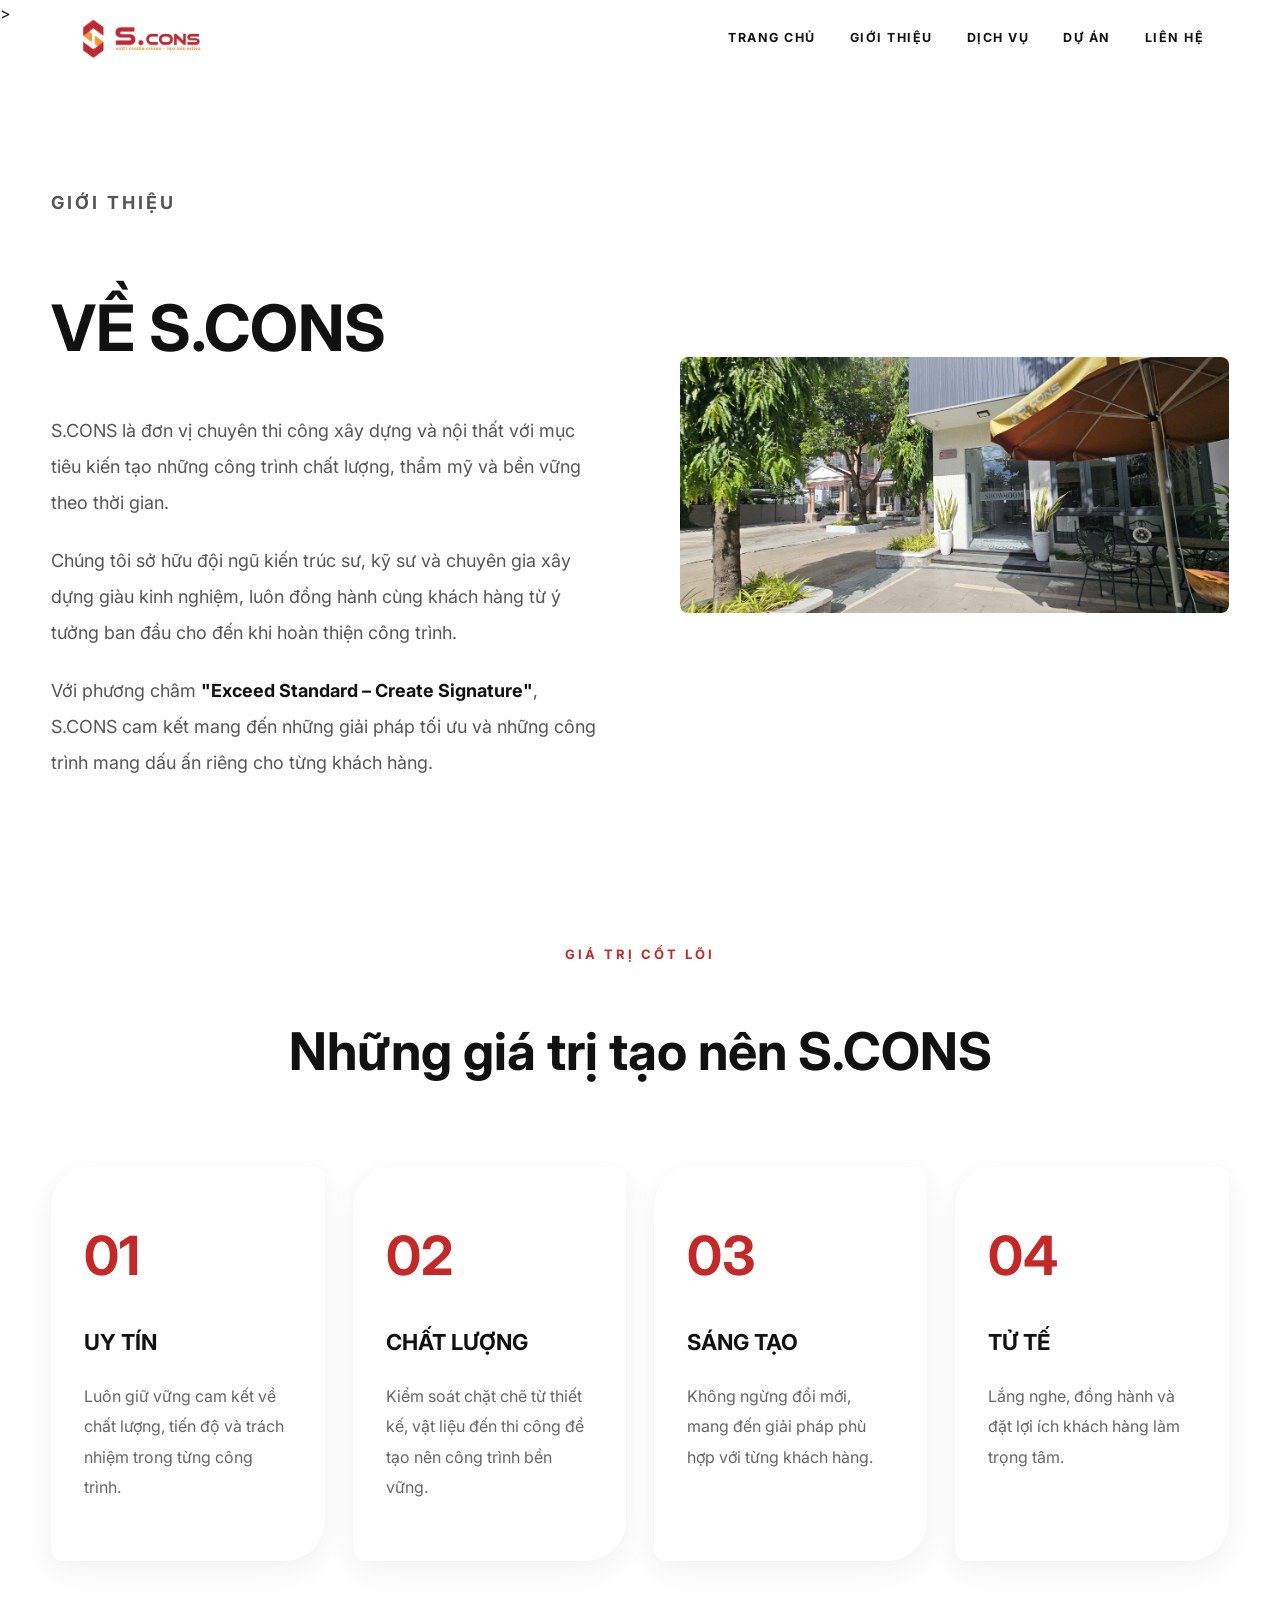
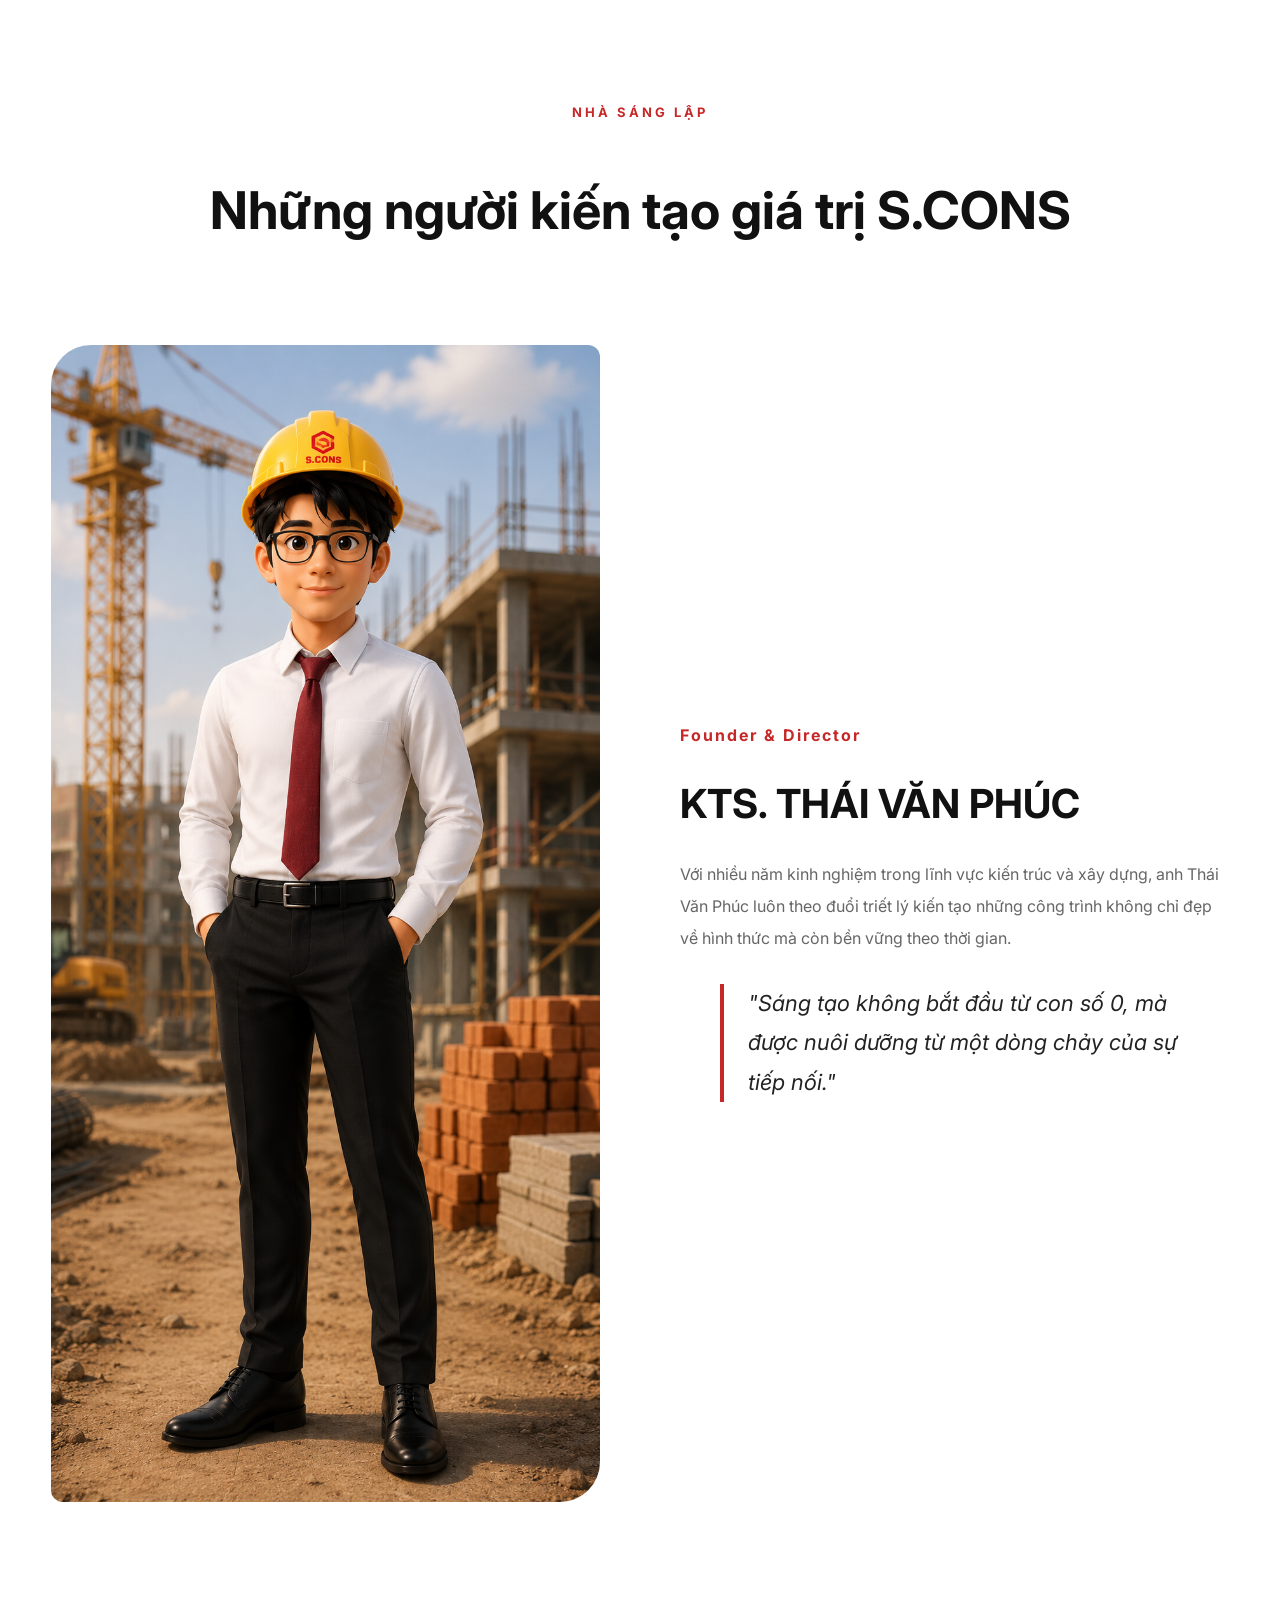
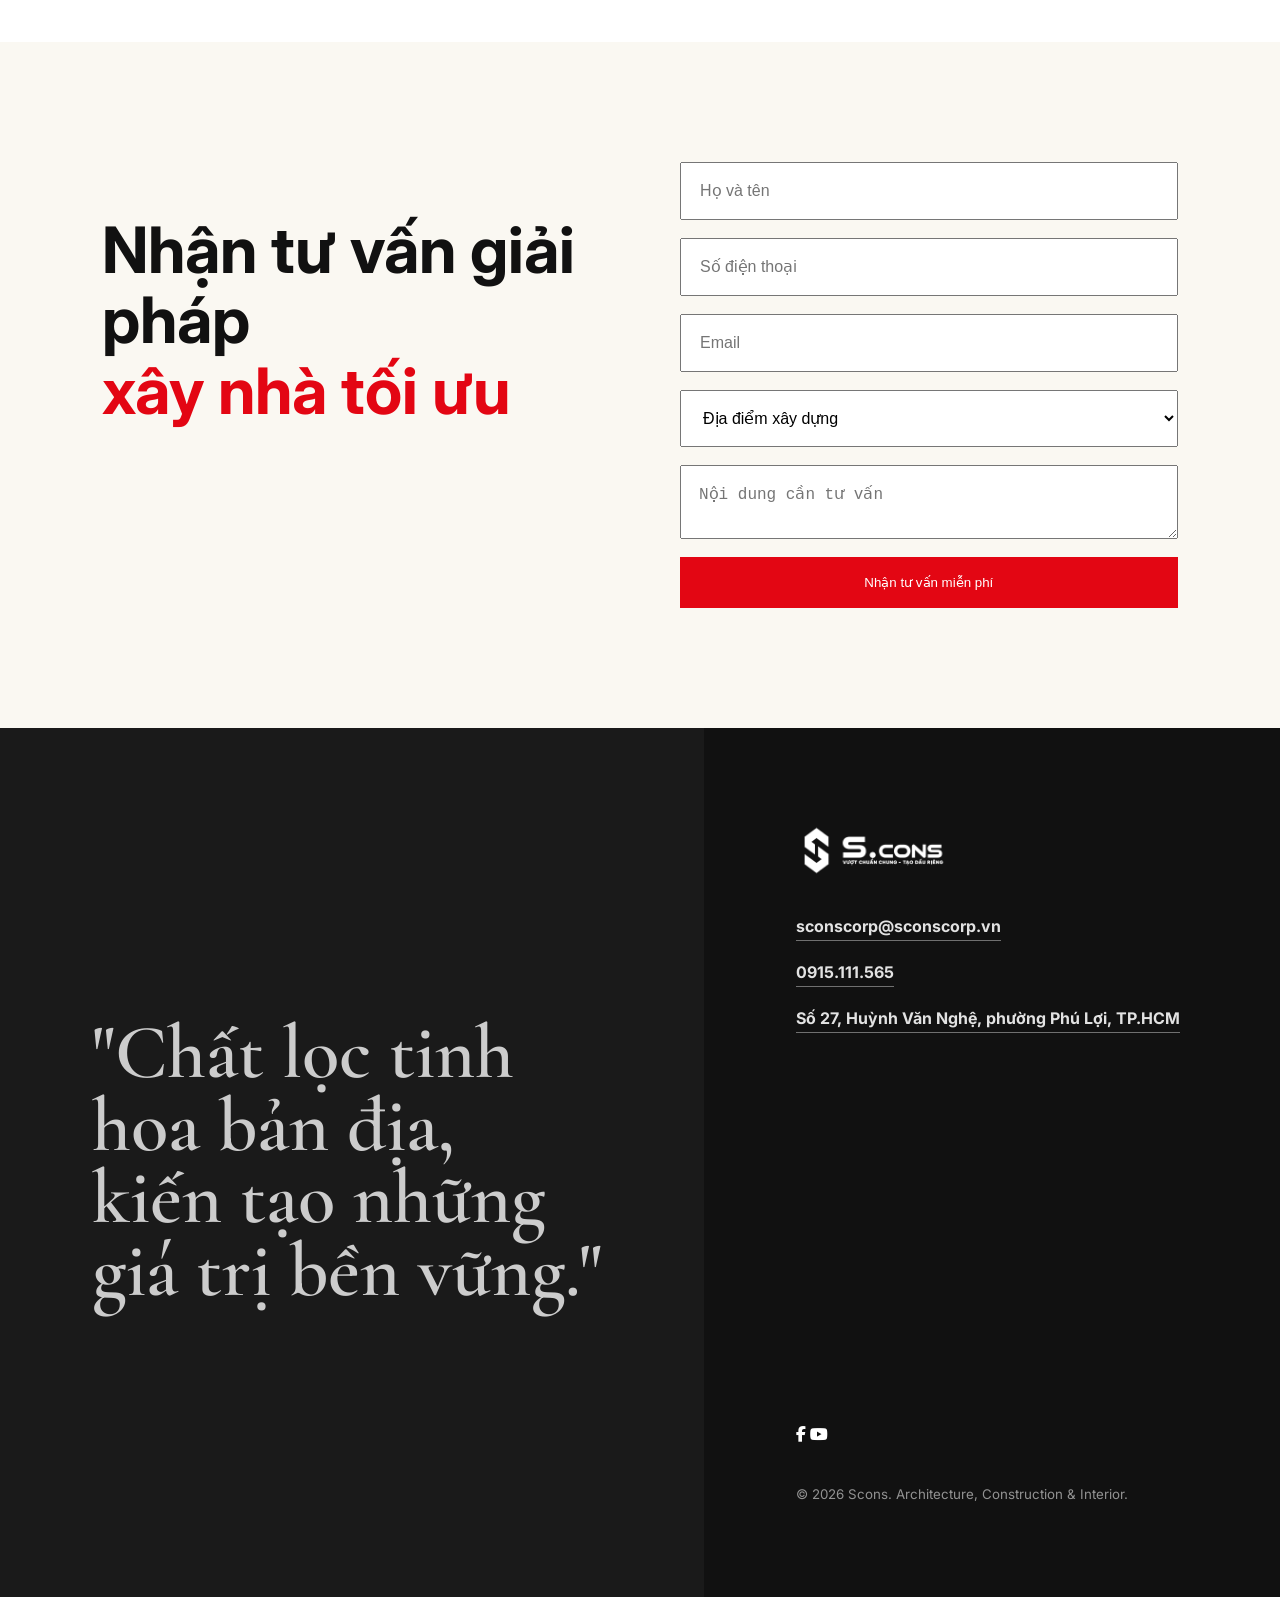
==== about.html @ 70ebe4e5 "First version S.CONS Website" ====
<!DOCTYPE html>
<html lang="vi">
<head>
  <link rel="icon" href="Logo/Logo.png">
  <link rel="stylesheet" href="https://cdnjs.cloudflare.com/ajax/libs/font-awesome/6.5.2/css/all.min.css">
  <meta charset="UTF-8">
  <meta name="viewport" content="width=device-width, initial-scale=1.0">
  <title>Giới thiệu | S.CONS</title>
  <meta name="description" content="S.CONS chuyên thiết kế kiến trúc, thi công xây dựng và sản xuất nội thất cao cấp.">>
  <link rel="preconnect" href="https://fonts.googleapis.com">
  <link rel="preconnect" href="https://fonts.gstatic.com" crossorigin>
  <link href="https://fonts.googleapis.com/css2?family=Cormorant+Garamond:wght@500;600;700&family=Inter:wght@300;400;500;600;700;800&display=swap" rel="stylesheet">
  <link rel="stylesheet" href="style.css">
</head>
<body>
  <header class="site-header" id="siteHeader">
    <a class="brand" href="#home" aria-label="Scons">
      <img src="Logo/Logo.png" alt="Scons">
    </a>

    <nav class="desktop-nav" aria-label="Dieu huong chinh">
    <a href="index.html" class="active">Trang Chủ</a>
    <a href="About.html" class="active">Giới thiệu</a>
    <a href="index.html#services">Dịch vụ</a>
    <a href="index.html#projects">Dự án</a>
    <a href="index.html#contact">Liên hệ</a>
    </nav>

    <button class="menu-toggle" id="menuToggle" aria-label="Mo menu" aria-expanded="false">
      <span></span>
      <span></span>
      <span></span>
    </button>
  </header>

   <aside class="mobile-drawer" id="mobileDrawer" aria-hidden="true">
    <div class="drawer-panel">
      <button class="drawer-close" id="drawerClose" aria-label="Dong menu">×</button>
      <nav aria-label="Dieu huong di dong">
        <a href="#home">Trang Chủ</a>
        <a href="#about">Giới thiệu</a>
        <a href="#services">Dịch vụ</a>
        <a href="#projects">Dự án</a>
        <a href="#workflow">Quy trình</a>
        <a href="#contact">Liên hệ</a>
      </nav>
      <p>Vượt chuẩn chung - Tạo dấu riêng</p>
    </div>
  </aside>

  <main>
    
<section class="company-intro">

    <div class="intro-text">

        <p class="section-label">GIỚI THIỆU</p>

        <h1>VỀ S.CONS</h1>

        <p>

            S.CONS là đơn vị chuyên thi công xây dựng và nội thất với mục tiêu kiến tạo những công trình chất lượng, thẩm mỹ và bền vững theo thời gian.

        </p>

        <p>

            Chúng tôi sở hữu đội ngũ kiến trúc sư, kỹ sư và chuyên gia xây dựng giàu kinh nghiệm, luôn đồng hành cùng khách hàng từ ý tưởng ban đầu cho đến khi hoàn thiện công trình.

        </p>

        <p>

            Với phương châm

            <strong>"Exceed Standard – Create Signature"</strong>,

            S.CONS cam kết mang đến những giải pháp tối ưu và những công trình mang dấu ấn riêng cho từng khách hàng.

        </p>

    </div>


    <div class="intro-image">

        <img src="images/about-company.jpg" alt="S.CONS">

    </div>

</section>
<section class="core-values">

    <div class="section-title">

        <p>GIÁ TRỊ CỐT LÕI</p>

        <h2>Những giá trị tạo nên S.CONS</h2>

    </div>

    <div class="value-grid">

        <article class="value-card">

            <span class="number">01</span>

            <h3>UY TÍN</h3>

            <p>

                Luôn giữ vững cam kết về chất lượng,
                tiến độ và trách nhiệm trong từng công trình.

            </p>

        </article>

        <article class="value-card">

            <span class="number">02</span>

            <h3>CHẤT LƯỢNG</h3>

            <p>

                Kiểm soát chặt chẽ từ thiết kế,
                vật liệu đến thi công để tạo nên
                công trình bền vững.

            </p>

        </article>

        <article class="value-card">

            <span class="number">03</span>

            <h3>SÁNG TẠO</h3>

            <p>

                Không ngừng đổi mới,
                mang đến giải pháp phù hợp
                với từng khách hàng.

            </p>

        </article>

        <article class="value-card">

            <span class="number">04</span>

            <h3>TỬ TẾ</h3>

            <p>

                Lắng nghe, đồng hành
                và đặt lợi ích khách hàng
                làm trọng tâm.

            </p>

        </article>

    </div>

</section>

<section class="founders">

    <div class="section-title">

        <p>NHÀ SÁNG LẬP</p>

        <h2>Những người kiến tạo giá trị S.CONS</h2>

    </div>


    <!-- Founder 1 -->

    <div class="founder founder-left">

        <div class="founder-image">

            <img src="images/founder-phuc.jpg" alt="KTS Thái Văn Phúc">

        </div>

        <div class="founder-content">

            <span>Founder & Director</span>

            <h3>KTS. THÁI VĂN PHÚC</h3>

            <p>

                Với nhiều năm kinh nghiệm trong lĩnh vực kiến trúc và xây dựng,
                anh Thái Văn Phúc luôn theo đuổi triết lý kiến tạo những công trình
                không chỉ đẹp về hình thức mà còn bền vững theo thời gian.

            </p>

            <blockquote>

                "Sáng tạo không bắt đầu từ con số 0,
                mà được nuôi dưỡng từ một dòng chảy của sự tiếp nối."

            </blockquote>

        </div>

    </div>



   

    </div>

</section>
  </main>

<section class="consultation" id="consultation">

<div class="consult-title">

<h2>

Nhận tư vấn giải pháp

<br>

<span>xây nhà tối ưu</span>

</h2>

</div>

<form class="consult-form">

<input type="text" placeholder="Họ và tên">

<input type="tel" placeholder="Số điện thoại">

<input type="email" placeholder="Email">

<select>

<option>Địa điểm xây dựng</option>

<option>Bình Dương</option>

<option>TP.HCM</option>

<option>Đồng Nai</option>

</select>

<textarea placeholder="Nội dung cần tư vấn"></textarea>

<button type="submit">

Nhận tư vấn miễn phí

</button>

</form>

</section>

  <footer class="footer" id="contact">
    <div class="footer-statement reveal">
      <p>"Chất lọc tinh hoa bản địa,<br>kiến tạo những giá trị bền vững."</p>
    </div>
    <div class="footer-info reveal">
      <img src="Logo/Logo.png" alt="Scons">
      <address>
        <a href="mailto:sconscorp@sconscorp.vn">sconscorp@sconscorp.vn</a>
        <a href="tel:+84915111565">0915.111.565</a>
        <span>Số 27, Huỳnh Văn Nghệ, phường Phú Lợi, TP.HCM</span>
      </address>
              <iframe src="https://www.google.com/maps/embed?pb=!1m18!1m12!1m3!1d3916.6676914780883!2d106.67300467482058!3d10.988436055247776!2m3!1f0!2f0!3f0!3m2!1i1024!2i768!4f13.1!3m3!1m2!1s0x3174d11fdcb6af33%3A0xb199c553d3853766!2zMjcgSHXhu7NuaCBWxINuIE5naOG7hywgUGjDuiBM4bujaSwgSOG7kyBDaMOtIE1pbmgsIFZpZXRuYW0!5e0!3m2!1sen!2s!4v1783054596754!5m2!1sen!2s" width="600" height="450" style="border:0;" allowfullscreen="" loading="lazy" referrerpolicy="strict-origin-when-cross-origin"></iframe>
      </iframe>
      
      <div class="social">

<a href="https://facebook.com">

<i class="fa-brands fa-facebook-f"></i>

</a>

<a href="https://youtube.com">

<i class="fa-brands fa-youtube"></i>

</a>

</div>

      <small>© 2026 Scons. Architecture, Construction & Interior.</small>
    </div>
  </footer>

  <button class="back-to-top" id="backToTop" aria-label="Len dau trang">↑</button>

  <script src="script.js"></script>
</body>
</html>
---- style.css ----
:root {
  --white: #ffffff;
  --off-white: #f9f9f9;
  --ink: #111111;
  --slate: #475569;
  --muted: #8b95a1;
  --line: #e5e7eb;
  --red: #e30613;
  --orange: #f15a24;
  --footer: #111111;
  --serif: "Cormorant Garamond", Georgia, serif;
  --sans: "Inter", Arial, sans-serif;
  --container: min(1180px, calc(100vw - 48px));
}

* {
  box-sizing: border-box;
}

html {
  scroll-behavior: smooth;
}

body {
  margin: 0;
  background: var(--white);
  color: var(--ink);
  font-family: var(--sans);
  line-height: 1.7;
  text-rendering: optimizeLegibility;
}

body.drawer-open {
  overflow: hidden;
}

img {
  display: block;
  max-width: 100%;
}

a {
  color: inherit;
  text-decoration: none;
}

.site-header {
  position: fixed;
  top: 0;
  left: 50%;
  z-index: 1000;
  width: min(1180px, calc(100vw - 32px));
  height: 76px;
  display: flex;
  align-items: center;
  justify-content: space-between;
  padding: 0 26px;
  transform: translateX(-50%);
  transition: background 220ms ease, box-shadow 220ms ease, top 220ms ease;
}

.site-header.is-scrolled {
  top: 14px;
  background: rgba(255, 255, 255, 0.92);
  border: 1px solid rgba(17, 17, 17, 0.06);
  border-radius: 999px;
  box-shadow: 0 18px 48px rgba(15, 23, 42, 0.08);
  backdrop-filter: blur(18px);
}

.brand img {
  width: 132px;
  height: auto;
}

.desktop-nav {
  display: flex;
  align-items: center;
  gap: 34px;
  color: var(--ink);
  font-size: 0.78rem;
  font-weight: 700;
  letter-spacing: 0.12em;
  text-transform: uppercase;
}

.desktop-nav a {
  position: relative;
  padding: 12px 0;
}

.desktop-nav a::before {
  content: "";
  position: absolute;
  top: 2px;
  left: 50%;
  width: 6px;
  height: 6px;
  border-radius: 50%;
  background: var(--red);
  opacity: 0;
  transform: translateX(-50%) translateY(6px);
  transition: opacity 200ms ease, transform 200ms ease;
}

.desktop-nav a:hover,
.desktop-nav a.is-active {
  color: var(--red);
}

.desktop-nav a:hover::before,
.desktop-nav a.is-active::before {
  opacity: 1;
  transform: translateX(-50%) translateY(0);
}

.menu-toggle {
  display: none;
  width: 46px;
  height: 46px;
  border: 1px solid var(--line);
  border-radius: 50%;
  background: var(--white);
  cursor: pointer;
}

.menu-toggle span {
  display: block;
  width: 18px;
  height: 2px;
  margin: 4px auto;
  background: var(--ink);
  transition: transform 200ms ease;
}

.mobile-drawer {
  position: fixed;
  inset: 0;
  z-index: 1200;
  pointer-events: none;
  background: rgba(17, 17, 17, 0);
  transition: background 240ms ease;
}

.mobile-drawer.is-open {
  pointer-events: auto;
  background: rgba(17, 17, 17, 0.28);
}

.drawer-panel {
  position: absolute;
  top: 0;
  right: 0;
  width: min(420px, 88vw);
  height: 100%;
  padding: 34px;
  background: var(--white);
  transform: translateX(100%);
  transition: transform 260ms ease;
}

.mobile-drawer.is-open .drawer-panel {
  transform: translateX(0);
}

.drawer-close {
  width: 42px;
  height: 42px;
  margin-left: auto;
  display: block;
  border: 0;
  background: transparent;
  color: var(--ink);
  font-size: 2rem;
  cursor: pointer;
}

.drawer-panel nav {
  display: grid;
  gap: 22px;
  margin-top: 56px;
  font-family: var(--serif);
  font-size: 2rem;
  font-weight: 700;
}

.drawer-panel p {
  position: absolute;
  left: 34px;
  right: 34px;
  bottom: 34px;
  margin: 0;
  color: var(--slate);
}

.hero {
  position: relative;
  overflow: hidden;
  width: var(--container);
  min-height: 92vh;
  margin: 0 auto;
  padding: 128px 0 82px;
  display: grid;
  align-content: end;
  gap: 44px;
}

.hero-copy {
  display: grid;
  gap: 22px;
  justify-items: start;
}

.eyebrow {
  margin: 0;
  color: var(--ink);
  font-size: clamp(2.8rem, 8vw, 6.6rem);
  font-weight: 800;
  line-height: 0.82;
  letter-spacing: 0.12em;
}

.hero h1 {
  max-width: 900px;
  margin: 0;
  font-family: var(--serif);
  font-size: clamp(3rem, 6.6vw, 5.8rem);
  font-weight: 600;
  line-height: 0.9;
}

.outline-cta {
  display: inline-flex;
  align-items: center;
  min-height: 48px;
  padding: 0 28px;
  border: 1px solid var(--ink);
  color: var(--ink);
  font-size: 0.78rem;
  font-weight: 800;
  letter-spacing: 0.12em;
  text-transform: uppercase;
  transition: color 220ms ease, border-color 220ms ease, background 220ms ease;
}

.outline-cta:hover {
  border-color: var(--red);
  background: var(--red);
  color: var(--white);
}

.hero-media {
  position: relative;
  margin: 0;
  min-height: 360px;
  overflow: hidden;
  clip-path: polygon(0 0, 100% 0, 100% 86%, 92% 100%, 0 100%);
}

.hero-media img {
  width: 100%;
  height: clamp(340px, 34vw, 520px);
  object-fit: cover;
}

.hero-media::after {
  content: "";
  position: absolute;
  inset: 0;
  background: linear-gradient(180deg, rgba(17, 17, 17, 0.03), rgba(17, 17, 17, 0.16));
}

.hero-media figcaption {
  position: absolute;
  left: 28px;
  bottom: 24px;
  z-index: 1;
  color: rgba(255, 255, 255, 0.86);
  font-size: 0.72rem;
  letter-spacing: 0.18em;
  text-transform: uppercase;
}

.section {
  padding: 110px 0;
}

.section-kicker,
.section-heading {
  width: var(--container);
  margin: 0 auto 44px;
}

.section-kicker,
.section-heading p {
  color: var(--red);
  font-size: 0.76rem;
  font-weight: 800;
  letter-spacing: 0.14em;
  text-transform: uppercase;
}

.section-heading p,
.section-heading h2 {
  margin: 0;
}

.section-heading h2 {
  margin-top: 10px;
  font-family: var(--serif);
  font-size: clamp(2.6rem, 6vw, 5.4rem);
  font-weight: 700;
  line-height: 0.95;
}

.about-grid {
  width: var(--container);
  margin: 0 auto;
  display: grid;
  grid-template-columns: minmax(0, 0.9fr) minmax(0, 1.1fr);
  gap: 70px;
  align-items: center;
}

.about h2 {
  margin: 0 0 28px;
  font-family: var(--serif);
  font-size: clamp(2.6rem, 5vw, 5rem);
  font-weight: 700;
  line-height: 0.95;
}

.lead {
  margin: 0 0 24px;
  color: var(--ink);
  font-size: 1.2rem;
  font-weight: 700;
}

.about-text p:not(.lead) {
  margin: 0 0 18px;
  color: var(--slate);
  font-size: 1rem;
}

.gallery-collage {
  min-height: 680px;
  display: grid;
  grid-template-columns: repeat(8, 1fr);
  grid-template-rows: repeat(8, 1fr);
  gap: 22px;
}

.gallery-collage img {
  width: 100%;
  height: 100%;
  object-fit: cover;
  filter: saturate(0.86);
}

.collage-large {
  grid-column: 2 / 8;
  grid-row: 2 / 8;
}

.collage-small.top {
  grid-column: 1 / 4;
  grid-row: 1 / 4;
}

.collage-small.bottom {
  grid-column: 5 / 9;
  grid-row: 6 / 9;
}

.services {
  background: var(--off-white);
}

.service-grid {
  width: var(--container);
  margin: 0 auto;
  display: grid;
  grid-template-columns: repeat(3, minmax(0, 1fr));
  gap: 28px;
}

.service-card a {
  display: grid;
  gap: 22px;
}

.service-image {
  height: 560px;
  overflow: hidden;
  background: var(--line);
}

.service-image img {
  width: 100%;
  height: 100%;
  object-fit: cover;
  transition: transform 700ms ease, filter 700ms ease;
}

.service-copy {
  position: relative;
  padding-bottom: 26px;
  border-bottom: 1px solid var(--line);
}

.service-copy::after {
  content: "";
  position: absolute;
  left: 0;
  bottom: -1px;
  width: 0;
  height: 2px;
  background: var(--red);
  transition: width 260ms ease;
}

.service-copy span {
  color: var(--orange);
  font-size: 0.78rem;
  font-weight: 800;
  letter-spacing: 0.12em;
}

.service-copy h3 {
  margin: 8px 0 10px;
  font-family: var(--serif);
  font-size: 2.1rem;
  line-height: 1;
}

.service-copy p {
  margin: 0;
  color: var(--slate);
}

.service-card:hover img {
  transform: scale(1.055);
  filter: saturate(1.02) contrast(1.02);
}

.service-card:hover .service-copy::after {
  width: 100%;
}

.workflow {
  background:
    linear-gradient(rgba(255, 255, 255, 0.9), rgba(255, 255, 255, 0.95)),
    radial-gradient(circle at 20% 20%, rgba(227, 6, 19, 0.04), transparent 34%),
    var(--white);
}

.process-line {
  width: var(--container);
  margin: 0 auto;
  display: grid;
  grid-template-columns: repeat(4, minmax(0, 1fr));
  border-top: 1px solid var(--line);
}

.process-line article {
  position: relative;
  padding: 34px 28px 0 0;
}

.process-line article::before {
  content: "";
  position: absolute;
  top: -5px;
  left: 0;
  width: 10px;
  height: 10px;
  border-radius: 50%;
  background: var(--orange);
}

.process-line span {
  color: var(--orange);
  font-size: 0.9rem;
  font-weight: 800;
  letter-spacing: 0.12em;
}

.process-line h3 {
  margin: 16px 0 10px;
  font-size: 0.98rem;
  letter-spacing: 0.08em;
  text-transform: uppercase;
}

.process-line p {
  margin: 0;
  color: var(--slate);
}

.stats {
  width: var(--container);
  margin: 90px auto 0;
  display: grid;
  grid-template-columns: repeat(4, minmax(0, 1fr));
  gap: 28px;
}

.stats div {
  padding-top: 28px;
  border-top: 1px solid var(--line);
}

.stats strong,
.stats em {
  color: var(--red);
  font-family: var(--serif);
  font-size: clamp(4rem, 8vw, 7rem);
  font-style: normal;
  font-weight: 700;
  line-height: 0.85;
}

.stats p {
  margin: 16px 0 0;
  color: var(--slate);
  font-size: 0.84rem;
  font-weight: 800;
  letter-spacing: 0.12em;
  text-transform: uppercase;
}

.footer {
  display: grid;
  grid-template-columns: minmax(0, 1.1fr) minmax(360px, 0.9fr);
  background: var(--footer);
  color: var(--white);
}

.footer-statement,
.footer-info {
  min-height: 430px;
  padding: clamp(48px, 8vw, 92px);
}

.footer-statement {
  display: flex;
  align-items: center;
  background: #1a1a1a;
}

.footer-statement p {
  margin: 0;
  color: rgba(255, 255, 255, 0.78);
  font-family: var(--serif);
  font-size: clamp(2.5rem, 6vw, 5.5rem);
  font-weight: 600;
  line-height: 0.95;
}

.footer-info {
  display: grid;
  align-content: center;
  gap: 34px;
  background: #111111;
}

.footer-info img {
  width: 156px;
  filter: brightness(0) invert(1);
}

.footer-info address {
  display: grid;
  gap: 18px;
  color: rgba(255, 255, 255, 0.88);
  font-style: normal;
  font-weight: 700;
}

.footer-info address a,
.footer-info address span {
  width: fit-content;
  border-bottom: 1px solid rgba(255, 255, 255, 0.4);
}

.footer-info small {
  color: rgba(255, 255, 255, 0.54);
}

.back-to-top {
  position: fixed;
  right: 24px;
  bottom: 24px;
  z-index: 900;
  width: 46px;
  height: 46px;
  border: 1px solid rgba(17, 17, 17, 0.12);
  border-radius: 50%;
  background: var(--white);
  color: var(--ink);
  font-size: 1.3rem;
  cursor: pointer;
  opacity: 0;
  visibility: hidden;
  transform: translateY(12px);
  transition: opacity 220ms ease, transform 220ms ease, visibility 220ms ease;
}

.back-to-top.is-visible {
  opacity: 1;
  visibility: visible;
  transform: translateY(0);
}

.reveal {
  opacity: 0;
  transform: translateY(28px);
  transition: opacity 700ms ease, transform 700ms ease;
}

.reveal.is-visible {
  opacity: 1;
  transform: translateY(0);
}

@media (prefers-reduced-motion: reduce) {
  html {
    scroll-behavior: auto;
  }

  *,
  *::before,
  *::after {
    transition-duration: 0.01ms !important;
    animation-duration: 0.01ms !important;
    animation-iteration-count: 1 !important;
  }
}

@media (max-width: 1024px) {
  :root {
    --container: min(100% - 40px, 900px);
  }

  .desktop-nav {
    display: none;
  }

  .menu-toggle {
    display: block;
  }

  .about-grid,
  .footer {
    grid-template-columns: 1fr;
  }

  .gallery-collage {
    min-height: 560px;
  }

  .service-grid {
    grid-template-columns: 1fr;
  }

  .service-image {
    height: 460px;
  }

  .process-line,
  .stats {
    grid-template-columns: repeat(2, minmax(0, 1fr));
  }

  .process-line {
    row-gap: 44px;
  }
}

@media (max-width: 640px) {
  :root {
    --container: min(100% - 28px, 560px);
  }

  .site-header {
    width: calc(100vw - 20px);
    height: 66px;
    padding: 0 16px;
  }

  .site-header.is-scrolled {
    top: 10px;
  }

  .brand img {
    width: 112px;
  }

  .hero {
    min-height: auto;
    padding: 118px 0 72px;
    gap: 34px;
  }

  .hero-media {
    clip-path: none;
  }

  .hero-media img {
    height: 390px;
  }

  .section {
    padding: 76px 0;
  }

  .about-grid {
    gap: 44px;
  }

  .gallery-collage {
    min-height: 420px;
    gap: 12px;
  }

  .collage-large {
    grid-column: 1 / 9;
    grid-row: 2 / 7;
  }

  .collage-small.top {
    grid-column: 1 / 5;
    grid-row: 1 / 3;
  }

  .collage-small.bottom {
    grid-column: 4 / 9;
    grid-row: 6 / 9;
  }

  .service-image {
    height: 390px;
  }

  .process-line,
  .stats {
    grid-template-columns: 1fr;
  }

  .footer-statement,
  .footer-info {
    min-height: auto;
    padding: 48px 24px;
  }
}
.projects{

    padding:120px 8%;

}

.project-grid{

    display:grid;

    grid-template-columns:repeat(3,1fr);

    gap:40px;

    margin-top:60px;

}

.project-card{

    overflow:hidden;

    border-radius:18px;

    transition:.35s;

}

.project-card img{

    width:100%;

    height:300px;

    object-fit:cover;

    display:block;

    border-radius:18px;

}

.project-card h3{

    font-size:24px;

    margin-top:18px;

    font-family:"Cormorant Garamond",serif;

}

.project-card:hover{

    transform:translateY(-8px);

}
.consultation{

    display:grid;

    grid-template-columns:1fr 1fr;

    gap:80px;

    padding:120px 8%;

    background:#faf8f2;

}

.consult-title h2{

    font-size:64px;

    line-height:1.1;

}

.consult-title span{

    color:#e30613;

}

.consult-form{

    display:grid;

    gap:18px;

}

.consult-form input,

.consult-form textarea,

.consult-form select{

    padding:18px;

    font-size:16px;

}

.consult-form button{

    padding:18px;

    background:#e30613;

    color:white;

    border:none;

    cursor:pointer;

}
.footer iframe{

    width:100%;

    height:260px;

    border:none;

    border-radius:12px;

    margin:30px 0;

}
.about-button{

display:inline-block;

margin-top:40px;

padding:16px 46px;

border:2px solid #d12229;

color:#d12229;

font-size:18px;

font-weight:600;

text-decoration:none;

transition:.35s;

}

.about-button:hover{

background:#d12229;

color:#fff;

}

.about-hero{

display:grid;

grid-template-columns:1fr 1fr;

gap:100px;

padding:150px 8%;

align-items:center;

}

.about-kicker{

color:#d62828;

font-weight:700;

letter-spacing:3px;

font-size:13px;

margin-bottom:25px;

}

.about-hero h1{

font-size:72px;

line-height:1.05;

margin-bottom:35px;

}

.about-hero p{

font-size:18px;

line-height:2;

margin-bottom:22px;

color:#555;

}

.about-images{

position:relative;

height:760px;

}

.img-large{

position:absolute;

right:0;

top:120px;

width:72%;

}

.img-top{

position:absolute;

left:0;

top:0;

width:48%;

}

.img-bottom{

position:absolute;

right:0;

bottom:0;

width:58%;

}

/*====================================

ABOUT HERO

=====================================*/

.about-hero{

    width:min(1280px,92%);

    margin:140px auto;

    display:grid;

    grid-template-columns:1fr 1fr;

    gap:90px;

    align-items:center;

}

.about-tag{

    color:#c62828;

    letter-spacing:4px;

    font-size:13px;

    font-weight:700;

    margin-bottom:25px;

}

.about-hero h1{

    font-size:72px;

    line-height:1.05;

    margin-bottom:35px;

}

.about-intro{

    font-size:18px;

    font-weight:600;

    color:#111;

}

.about-hero h1{

font-size:64px;

}

.about-gallery{

    position:relative;

    height:760px;

}

.gallery-big{

    position:absolute;

    width:72%;

    right:0;

    top:130px;

    border-radius:8px;

}

.gallery-top{

    position:absolute;

    width:42%;

    left:0;

    top:0;

    border-radius:8px;

}

.gallery-bottom{

    position:absolute;

    width:54%;

    right:0;

    bottom:0;

    border-radius:8px;

}

/*============================

ABOUT - COMPANY

=============================*/

.company-intro{

    width:min(1280px,92%);

    margin:140px auto;

    display:grid;

    grid-template-columns:1fr 1fr;

    gap:80px;

    align-items:center;

}

.section-label{

    color:#C62828;

    font-size:13px;

    letter-spacing:3px;

    font-weight:700;

    margin-bottom:18px;

}

.company-intro h1{

    font-size:64px;

    margin-bottom:30px;

}

.company-intro p{

    font-size:18px;

    line-height:2;

    color:#555;

    margin-bottom:22px;

}

.company-intro strong{

    color:#111;

}

.intro-image img{

    width:100%;

    border-radius:8px;

    display:block;

}
/*==============================

CORE VALUES

==============================*/

.core-values{

    width:min(1280px,92%);

    margin:120px auto;

}

.section-title{

    text-align:center;

    margin-bottom:70px;

}

.section-title p{

    color:#c62828;

    font-size:13px;

    font-weight:700;

    letter-spacing:3px;

    margin-bottom:18px;

}

.section-title h2{

    font-size:52px;

}

.value-grid{

    display:grid;

    grid-template-columns:repeat(4,1fr);

    gap:28px;

}

.value-card{

    background:#fff;

    padding:42px 32px;

    border-radius:40px 12px 40px 12px;

    box-shadow:0 10px 30px rgba(0,0,0,.06);

    transition:.35s;

    border:1px solid transparent;

}

.value-card:hover{

    transform:translateY(-8px);

    border-color:#c62828;

}

.number{

    display:block;

    font-size:54px;

    font-weight:700;

    color:#c62828;

    margin-bottom:18px;

}

.value-card h3{

    font-size:22px;

    margin-bottom:20px;

}

.value-card p{

    line-height:1.9;

    color:#666;

}
/*========================

FOUNDERS

========================*/

.founders{

    width:min(1280px,92%);

    margin:140px auto;

}

.founder{

    display:grid;

    grid-template-columns:1fr 1fr;

    gap:80px;

    align-items:center;

    margin-top:90px;

}

.founder-right{

    margin-top:120px;

}

.founder-image img{

    width:100%;

    display:block;

    border-radius:40px 12px 40px 12px;

}

.founder-content span{

    color:#c62828;

    letter-spacing:2px;

    font-weight:700;

}

.founder-content h3{

    font-size:40px;

    margin:20px 0;

}

.founder-content p{

    color:#666;

    line-height:2;

    margin-bottom:30px;

}

.founder-content blockquote{

    border-left:4px solid #c62828;

    padding-left:24px;

    font-style:italic;

    color:#222;

    font-size:22px;

    line-height:1.8;

}
/*========================

DESIGN HERO

========================*/

.design-hero{

    position:relative;

    height:92vh;

    overflow:hidden;

}

.design-hero img{

    width:100%;

    height:100%;

    object-fit:cover;

}

.design-overlay{

    position:absolute;

    inset:0;

    background:rgba(0,0,0,.45);

}

.design-content{

    position:absolute;

    left:8%;

    top:50%;

    transform:translateY(-50%);

    color:white;

    z-index:10;

}

.design-content p{

    letter-spacing:4px;

    color:#d13c2f;

    font-weight:700;

    margin-bottom:18px;

}

.design-content h1{

    font-size:86px;

    line-height:1;

    margin-bottom:28px;

}

.design-content span{

    font-size:28px;

    color:#eee;

}
/*========================

CONSTRUCTION HERO

========================*/

.construction-hero{

    position:relative;

    height:92vh;

    overflow:hidden;

}

.construction-hero img{

    width:100%;

    height:100%;

    object-fit:cover;

}

.construction-overlay{

    position:absolute;

    inset:0;

    background:rgba(0,0,0,.45);

}

.construction-content{

    position:absolute;

    left:8%;

    top:50%;

    transform:translateY(-50%);

    color:#fff;

    z-index:10;

}

.construction-content p{

    color:#d32f2f;

    letter-spacing:4px;

    font-weight:700;

    margin-bottom:20px;

}

.construction-content h1{

    font-size:82px;

    line-height:1;

    margin-bottom:25px;

}

.construction-content span{

    font-size:28px;

    color:#eee;

}

.construction-solution{

    width:min(1280px,92%);

    margin:140px auto;

    display:grid;

    grid-template-columns:40% 60%;

    align-items:center;

    gap:60px;

}

.solution-text h2{

    font-size:64px;

    margin:20px 0 35px;

}

.solution-text p{

    line-height:2;

    color:#555;

    margin-bottom:20px;

}

.solution-image img{

    width:100%;

    display:block;

    border-radius:8px;

}

/*===========================

CONSTRUCTION EXPERIENCE

===========================*/

.construction-experience{

    width:min(1100px,92%);

    margin:150px auto;

    text-align:center;

}

.construction-experience h2{

    font-size:60px;

    margin:25px 0 40px;

}

.experience-intro{

    font-size:22px;

    line-height:2;

    color:#555;

}
.construction-promise{

width:min(1280px,92%);

margin:100px auto;

display:grid;

grid-template-columns:repeat(3,1fr);

gap:35px;

}

.promise-item{

padding:45px;

border:1px solid #ececec;

transition:.35s;

}

.promise-item:hover{

border-color:#c62828;

transform:translateY(-8px);

}

.promise-item h3{

font-size:64px;

color:#c62828;

margin-bottom:20px;

}

.promise-item p{

font-size:22px;

}

/*=========================
CONSTRUCTION PROCESS
==========================*/

.construction-process{

    width:min(1280px,92%);
    margin:160px auto;

}

.construction-process h2{

    font-size:56px;
    text-align:center;
    margin-bottom:80px;

}

.process-row{

    display:grid;
    grid-template-columns:repeat(6,1fr);
    gap:24px;
    position:relative;

}

.process-row::before{

    content:"";
    position:absolute;
    top:42px;
    left:8%;
    right:8%;
    height:2px;
    background:#dddddd;
    z-index:0;

}

.process-row div{

    position:relative;
    text-align:center;
    z-index:1;

}

.process-row span{

    width:84px;
    height:84px;

    display:flex;
    align-items:center;
    justify-content:center;

    margin:auto;

    border-radius:50%;

    background:#fff;

    border:2px solid #c62828;

    color:#c62828;

    font-size:28px;
    font-weight:700;

    transition:.35s;

}

.process-row div:hover span{

    background:#c62828;
    color:white;
    transform:scale(1.08);

}

.process-row p{

    margin-top:28px;
    font-size:20px;
    font-weight:600;

}

/*=========================
CONSTRUCTION BANNER
==========================*/

.construction-banner{

    position:relative;

    height:85vh;

    overflow:hidden;

    margin-top:180px;

}

.construction-banner img{

    width:100%;
    height:100%;
    object-fit:cover;

}

.banner-overlay{

    position:absolute;
    inset:0;

    background:rgba(0,0,0,.45);

}

.banner-content{

    position:absolute;

    top:50%;
    left:50%;

    transform:translate(-50%,-50%);

    width:min(900px,90%);

    text-align:center;

    color:white;

}

.banner-content p{

    color:#d63a30;

    letter-spacing:5px;

    font-weight:700;

    margin-bottom:18px;

}

.banner-content h2{

    font-size:72px;

    line-height:1.15;

    margin-bottom:28px;

}

.banner-content span{

    display:block;

    font-size:24px;

    line-height:1.8;

    color:#eeeeee;

    margin-bottom:45px;

}

.banner-content a{

    display:inline-block;

    padding:18px 42px;

    border:2px solid white;

    color:white;

    text-decoration:none;

    transition:.35s;

    font-weight:600;

}

.banner-content a:hover{

    background:white;

    color:#111;

}

/*=========================

INTERIOR HERO

==========================*/

.interior-hero{

    position:relative;

    height:92vh;

    overflow:hidden;

}

.interior-hero img{

    width:100%;
    height:100%;
    object-fit:cover;

}

.interior-overlay{

    position:absolute;
    inset:0;

    background:rgba(0,0,0,.45);

}

.interior-content{

    position:absolute;

    left:8%;
    top:50%;

    transform:translateY(-50%);

    color:white;

}

.interior-content p{

    color:#d63a30;

    letter-spacing:4px;

    font-weight:700;

    margin-bottom:18px;

}

.interior-content h1{

    font-size:82px;

    line-height:1;

    margin-bottom:28px;

}

.interior-content span{

    font-size:26px;

}

.factory{

width:min(1280px,92%);

margin:150px auto;

display:grid;

grid-template-columns:45% 55%;

gap:70px;

align-items:center;

}

.factory h2{

font-size:60px;

margin:25px 0;

}

.factory p{

line-height:2;

color:#666;

margin-bottom:20px;

}

.factory img{

width:100%;

border-radius:8px;

display:block;

}



/*=============================
FACTORY CAPACITY
=============================*/

.factory-capacity{

    width:min(1280px,92%);

    margin:160px auto;

}

.capacity-grid{

    display:grid;

    grid-template-columns:repeat(5,1fr);

    gap:28px;

    margin-top:70px;

}

.capacity-card{

    padding:40px 28px;

    background:#fff;

    border-radius:38px 10px 38px 10px;

    border:1px solid #ececec;

    transition:.35s;

    box-shadow:0 10px 30px rgba(0,0,0,.05);

}

.capacity-card:hover{

    transform:translateY(-8px);

    border-color:#c62828;

}

.capacity-card span{

    display:block;

    font-size:48px;

    font-weight:700;

    color:#c62828;

    margin-bottom:20px;

}

.capacity-card h3{

    font-size:22px;

    margin-bottom:18px;

}

.capacity-card p{

    line-height:1.9;

    color:#666;

}

/*=============================
FACTORY PROCESS
=============================*/

.factory-process{

    width:min(1280px,92%);

    margin:180px auto;

}

.factory-process-row{

    display:grid;

    grid-template-columns:repeat(6,1fr);

    gap:28px;

    margin-top:70px;

}

.process-step{

    position:relative;

    text-align:center;

    padding:20px;

}

.process-step::after{

    content:"→";

    position:absolute;

    right:-16px;

    top:42px;

    color:#c62828;

    font-size:26px;

}

.process-step:last-child::after{

    display:none;

}

.process-step span{

    width:78px;

    height:78px;

    display:flex;

    align-items:center;

    justify-content:center;

    margin:auto;

    border-radius:50%;

    background:#c62828;

    color:#fff;

    font-size:24px;

    font-weight:700;

    margin-bottom:24px;

}

.process-step h3{

    font-size:20px;

    margin-bottom:18px;

}

.process-step p{

    color:#666;

    line-height:1.8;

}

.project-list{

width:min(1280px,92%);

margin:120px auto 60px;

}

.project-list h1{

font-size:72px;

margin:15px 0;

}

.project-intro{

font-size:22px;

color:#666;

max-width:700px;

line-height:1.8;

margin-top:20px;

}

.article-grid{

width:min(1280px,92%);

margin:auto;

display:grid;

grid-template-columns:repeat(3,1fr);

gap:35px;

}

.article-card{

background:#fff;

border-radius:10px;

overflow:hidden;

transition:.35s;

}

.article-card:hover{

transform:translateY(-8px);

}

.article-card img{

width:100%;

height:260px;

object-fit:cover;

display:block;

}

.article-card h3{

font-size:26px;

margin:25px;

}

.article-card p{

margin:0 25px 30px;

line-height:1.8;

color:#666;

}

/*============================

PROJECT HERO

=============================*/

.project-hero{

position:relative;

height:88vh;

overflow:hidden;

}

.project-hero img{

width:100%;

height:100%;

object-fit:cover;

}

.project-overlay{

position:absolute;

inset:0;

background:rgba(0,0,0,.45);

}

.project-content{

position:absolute;

left:8%;

bottom:12%;

color:#fff;

}

.project-content p{

letter-spacing:4px;

font-weight:700;

color:#d63a30;

margin-bottom:18px;

}

.project-content h1{

font-size:72px;

margin-bottom:20px;

}

.project-content span{

font-size:24px;

}
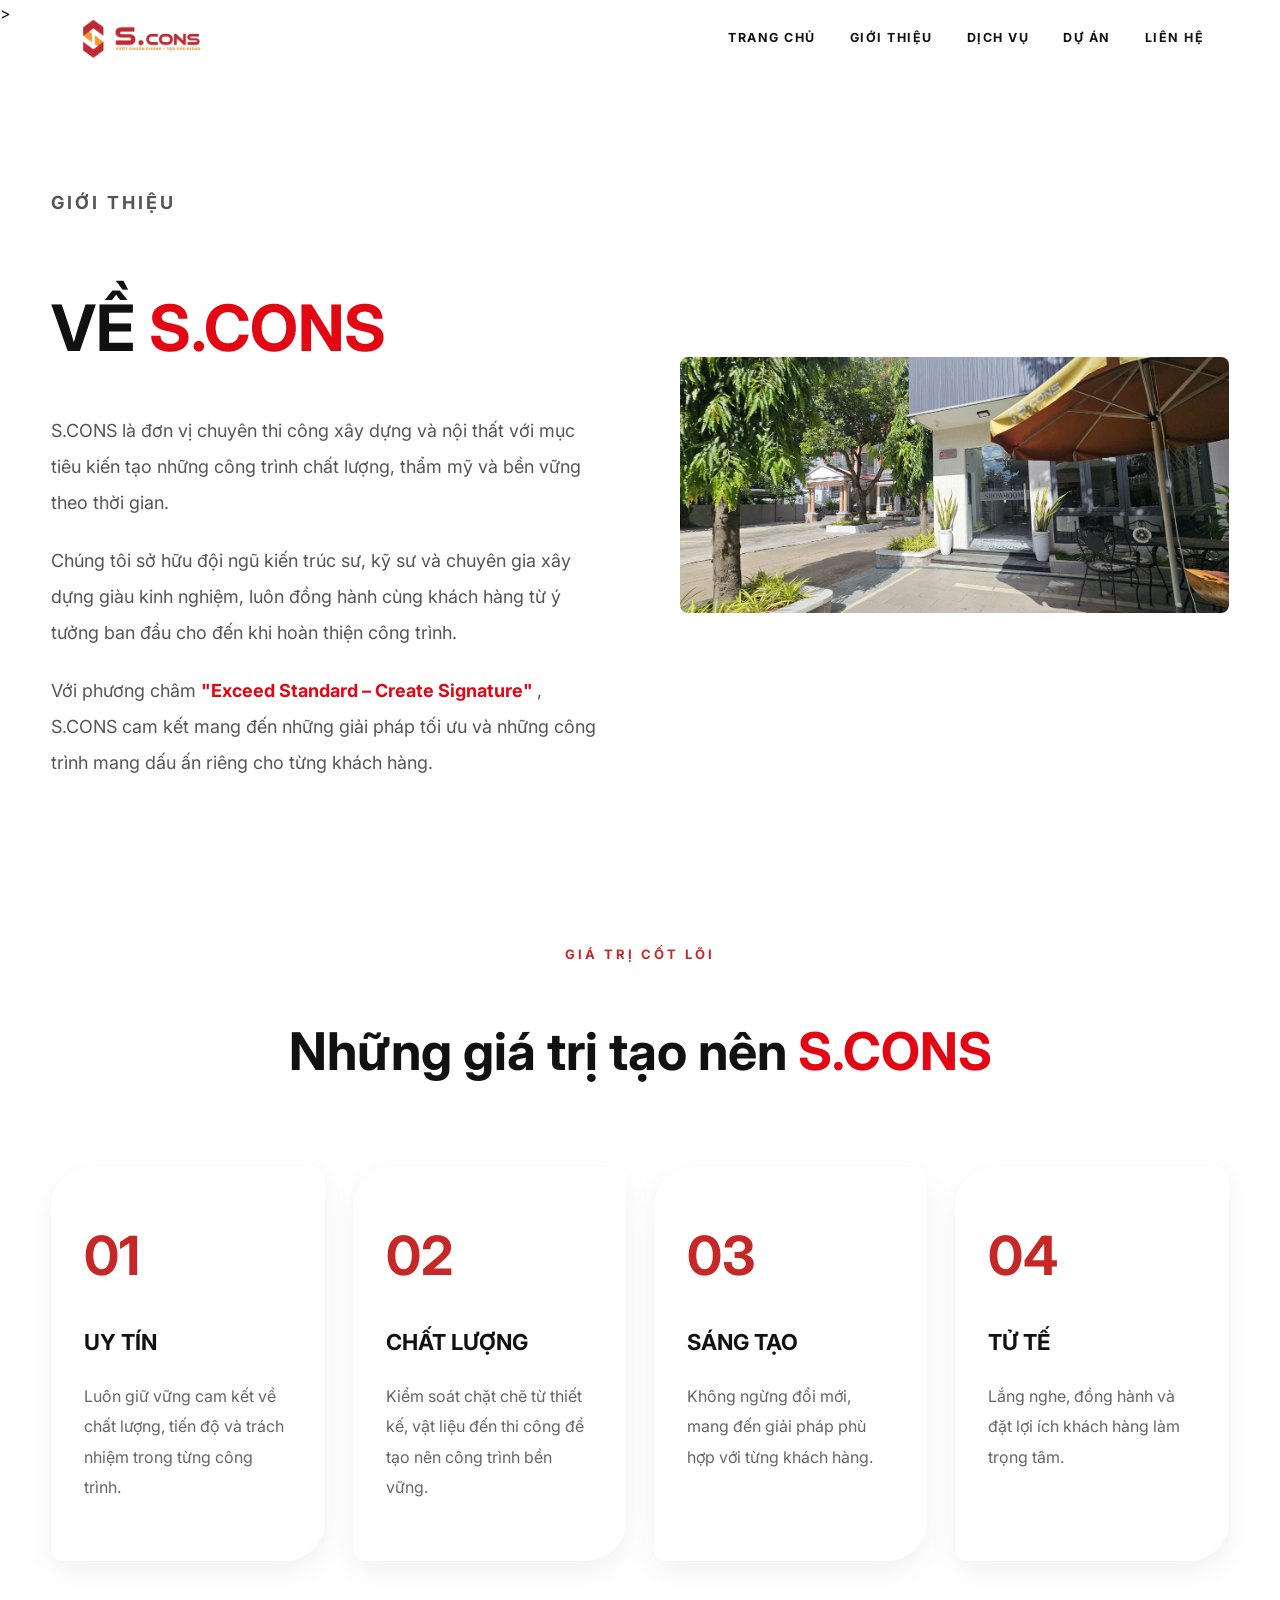
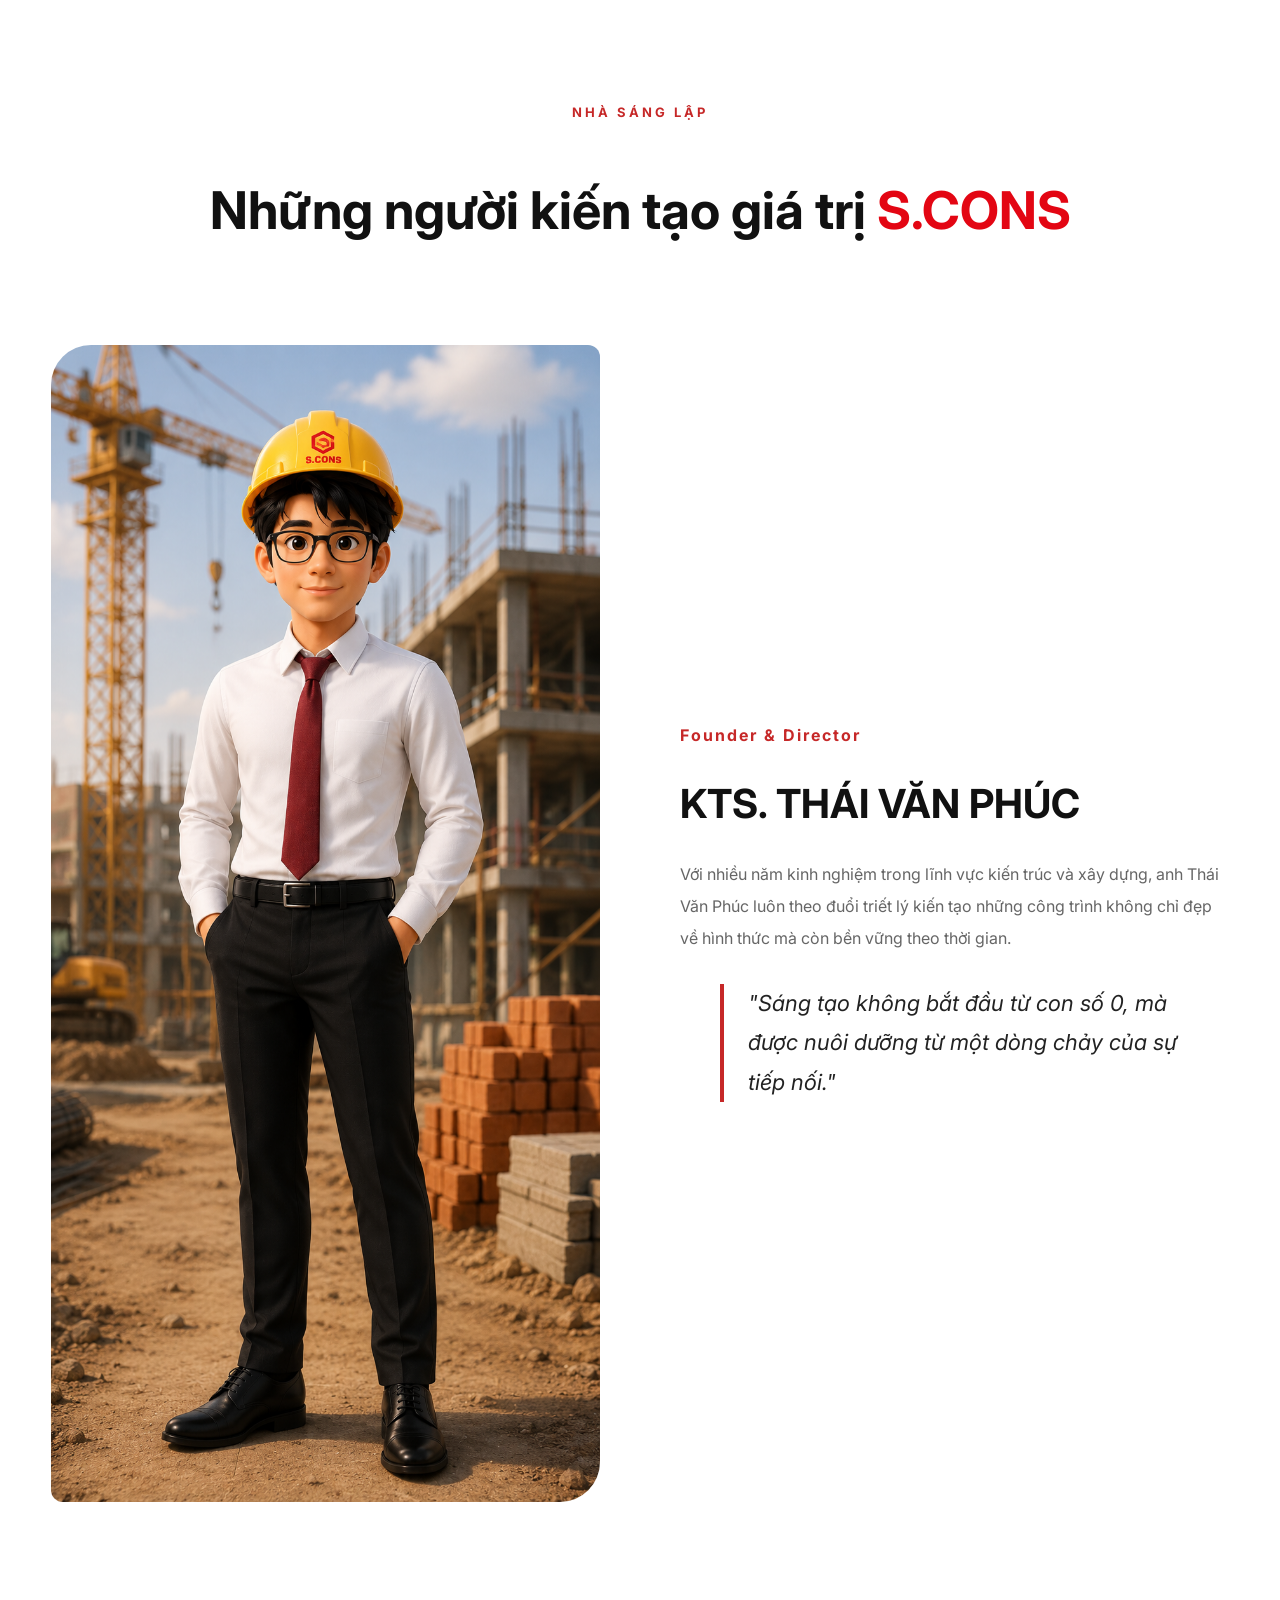
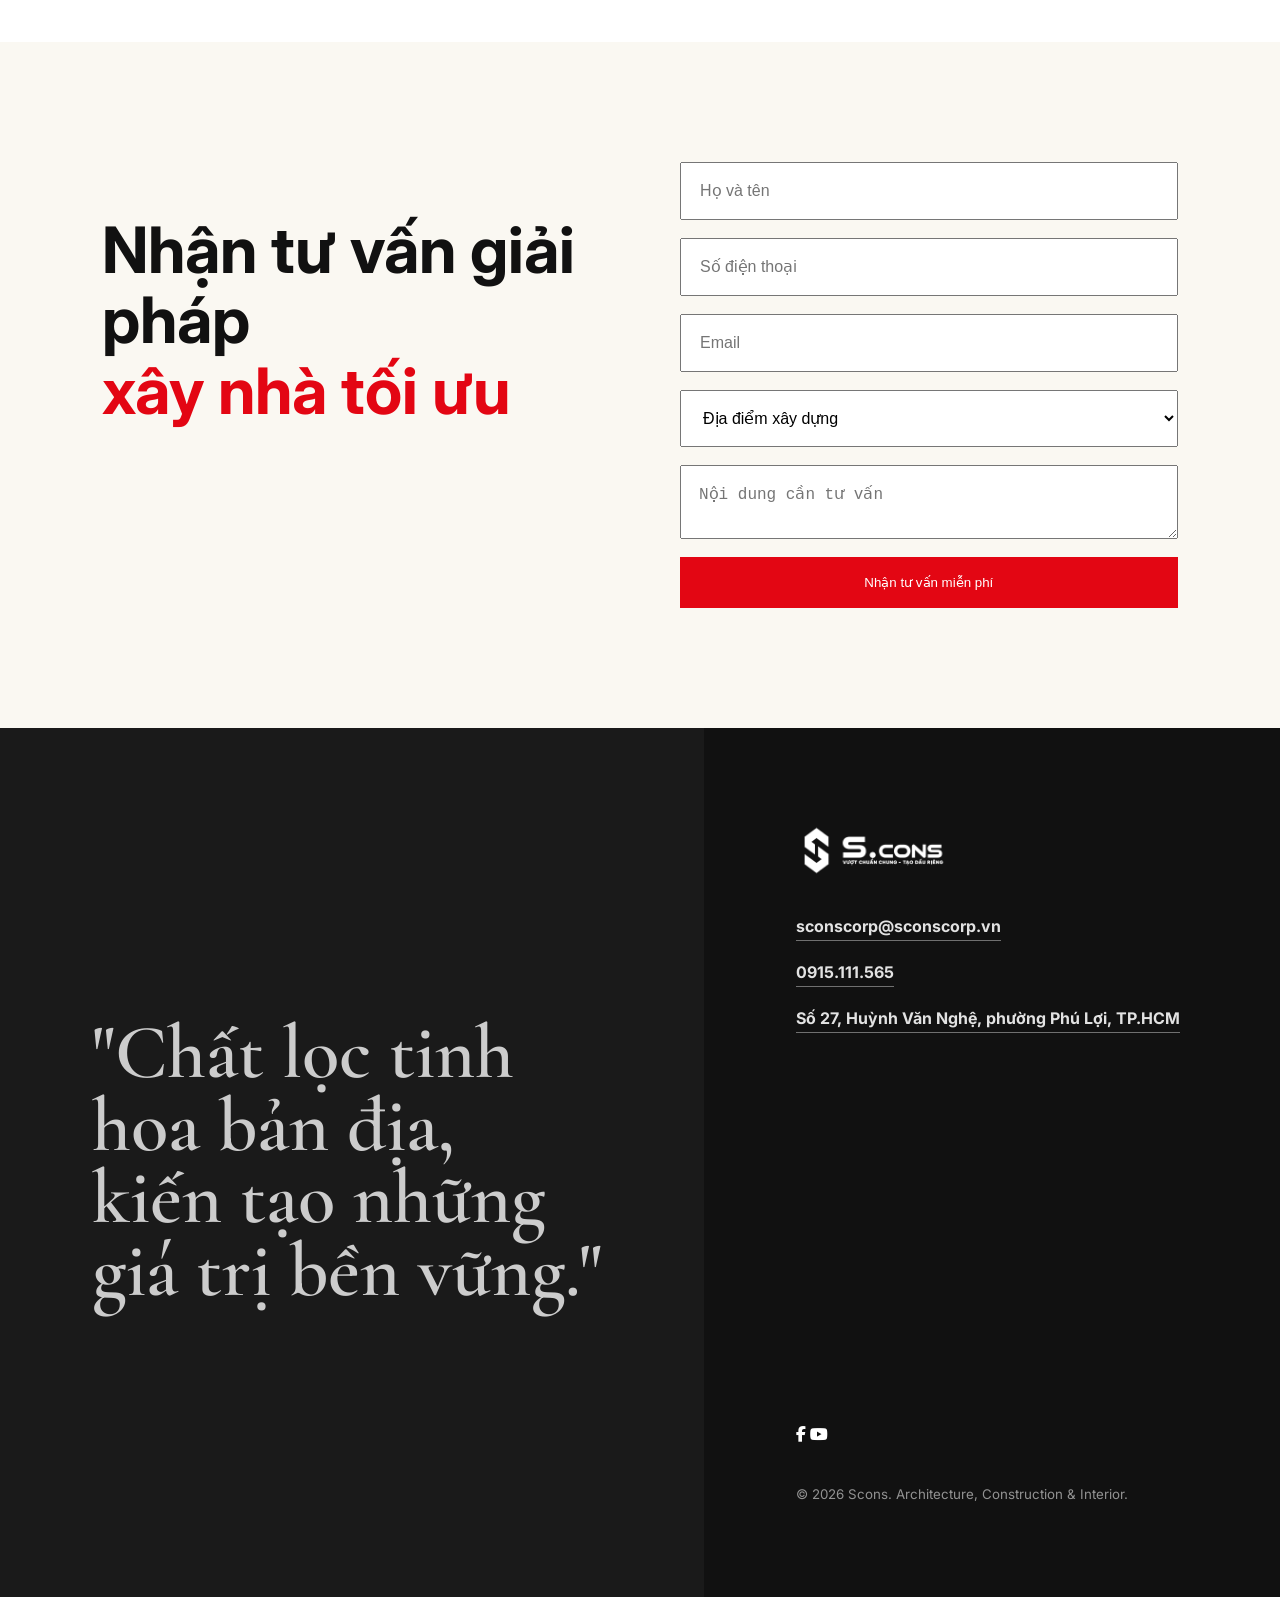
==== commit ca86662d: "doi mau SCONS lan 2" ====
--- a/about.html
+++ b/about.html
@@ -56,7 +56,7 @@
 
         <p class="section-label">GIỚI THIỆU</p>
 
-        <h1>VỀ S.CONS</h1>
+        <h1>VỀ <span class="brand-red">S.CONS</h1>
 
         <p>
 
@@ -72,9 +72,9 @@
 
         <p>
 
-            Với phương châm
-
-            <strong>"Exceed Standard – Create Signature"</strong>,
+            Với phương châm 
+
+            <strong> <span class="brand-red"> "Exceed Standard – Create Signature" </span> </strong>,
 
             S.CONS cam kết mang đến những giải pháp tối ưu và những công trình mang dấu ấn riêng cho từng khách hàng.
 
@@ -96,7 +96,7 @@
 
         <p>GIÁ TRỊ CỐT LÕI</p>
 
-        <h2>Những giá trị tạo nên S.CONS</h2>
+        <h2>Những giá trị tạo nên <span class="brand-red">S.CONS</h2>
 
     </div>
 
@@ -175,7 +175,7 @@
 
         <p>NHÀ SÁNG LẬP</p>
 
-        <h2>Những người kiến tạo giá trị S.CONS</h2>
+        <h2>Những người kiến tạo giá trị <span class="brand-red">S.CONS</h2>
 
     </div>
 
--- a/style.css
+++ b/style.css
@@ -194,6 +194,13 @@
 }
 
 .hero {
+  .gold-text{
+    color:#c8a24b;
+}
+
+.red-text{
+    color:#d52b1e;
+}
   position: relative;
   overflow: hidden;
   width: var(--container);
@@ -213,7 +220,7 @@
 
 .eyebrow {
   margin: 0;
-  color: var(--ink);
+  color: var(--red);
   font-size: clamp(2.8rem, 8vw, 6.6rem);
   font-weight: 800;
   line-height: 0.82;
@@ -2338,3 +2345,36 @@
 font-size:24px;
 
 }
+/* ==========================
+   BACKGROUND LOGO
+========================== */
+
+.brand-watermark{
+    position:fixed;
+    left:-660px;
+    top:50%;
+    transform:translateY(-50%);
+    width:1520px;
+    z-index:-1;
+    pointer-events:none;
+    user-select:none;
+}
+
+.brand-watermark img{
+    width:100%;
+    display:block;
+    opacity:.18;
+    filter:grayscale(5%);
+}
+.brand-watermark{
+
+    transition:0.8s;
+}
+body:hover .brand-watermark{
+
+    opacity:1;
+}
+
+.brand-red{
+    color: var(--red);
+}
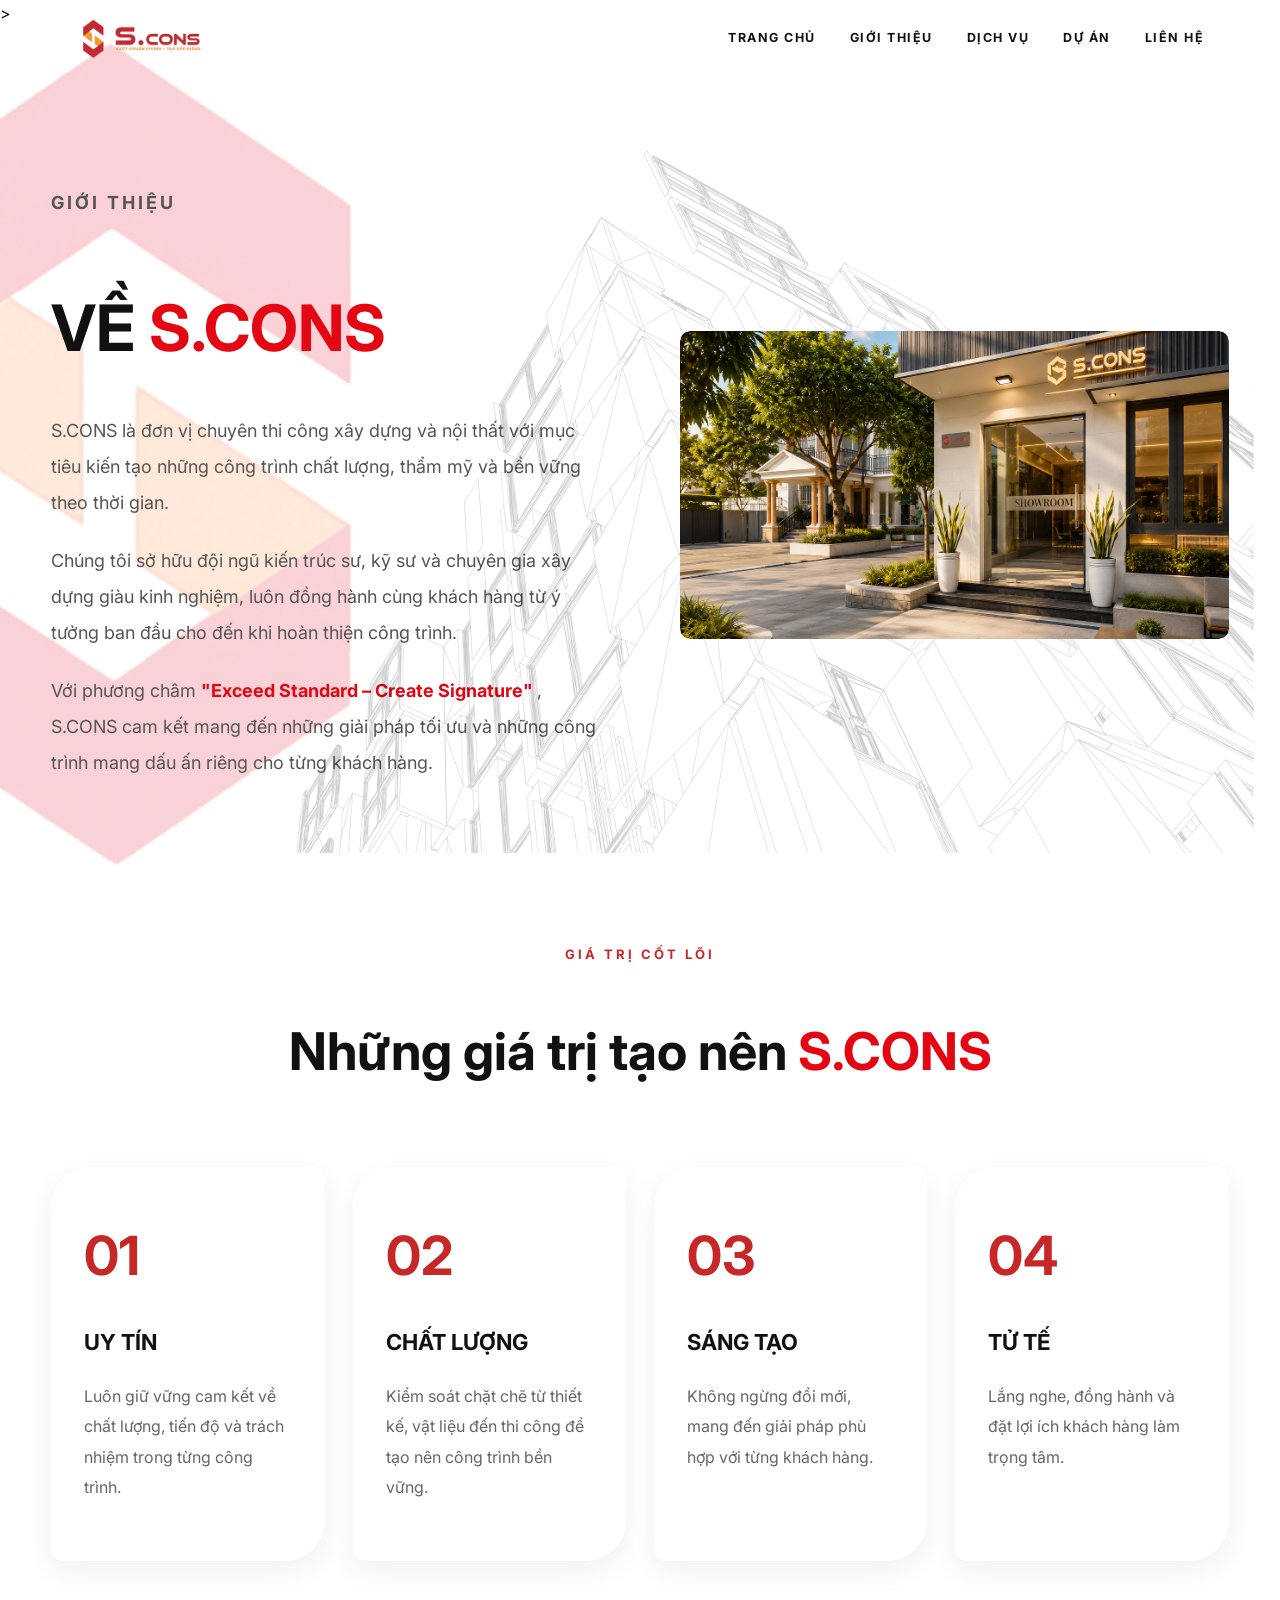
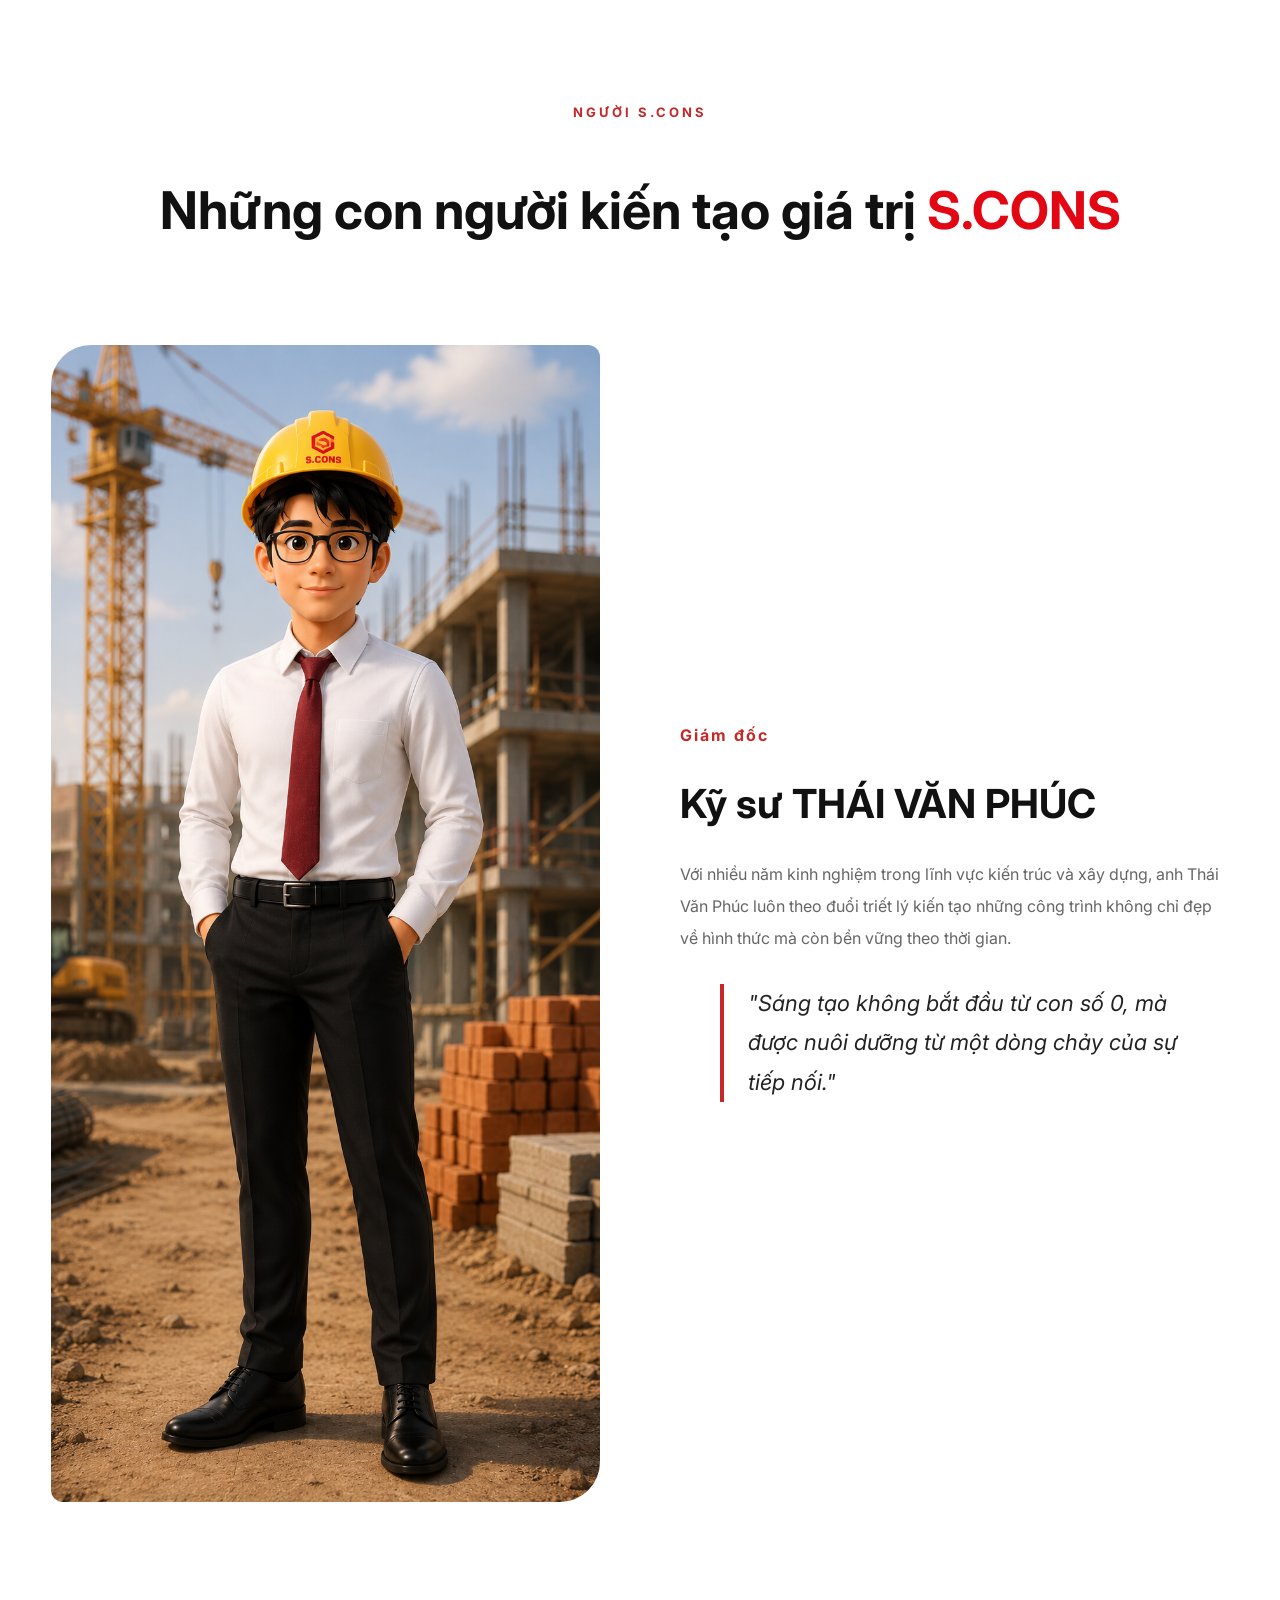
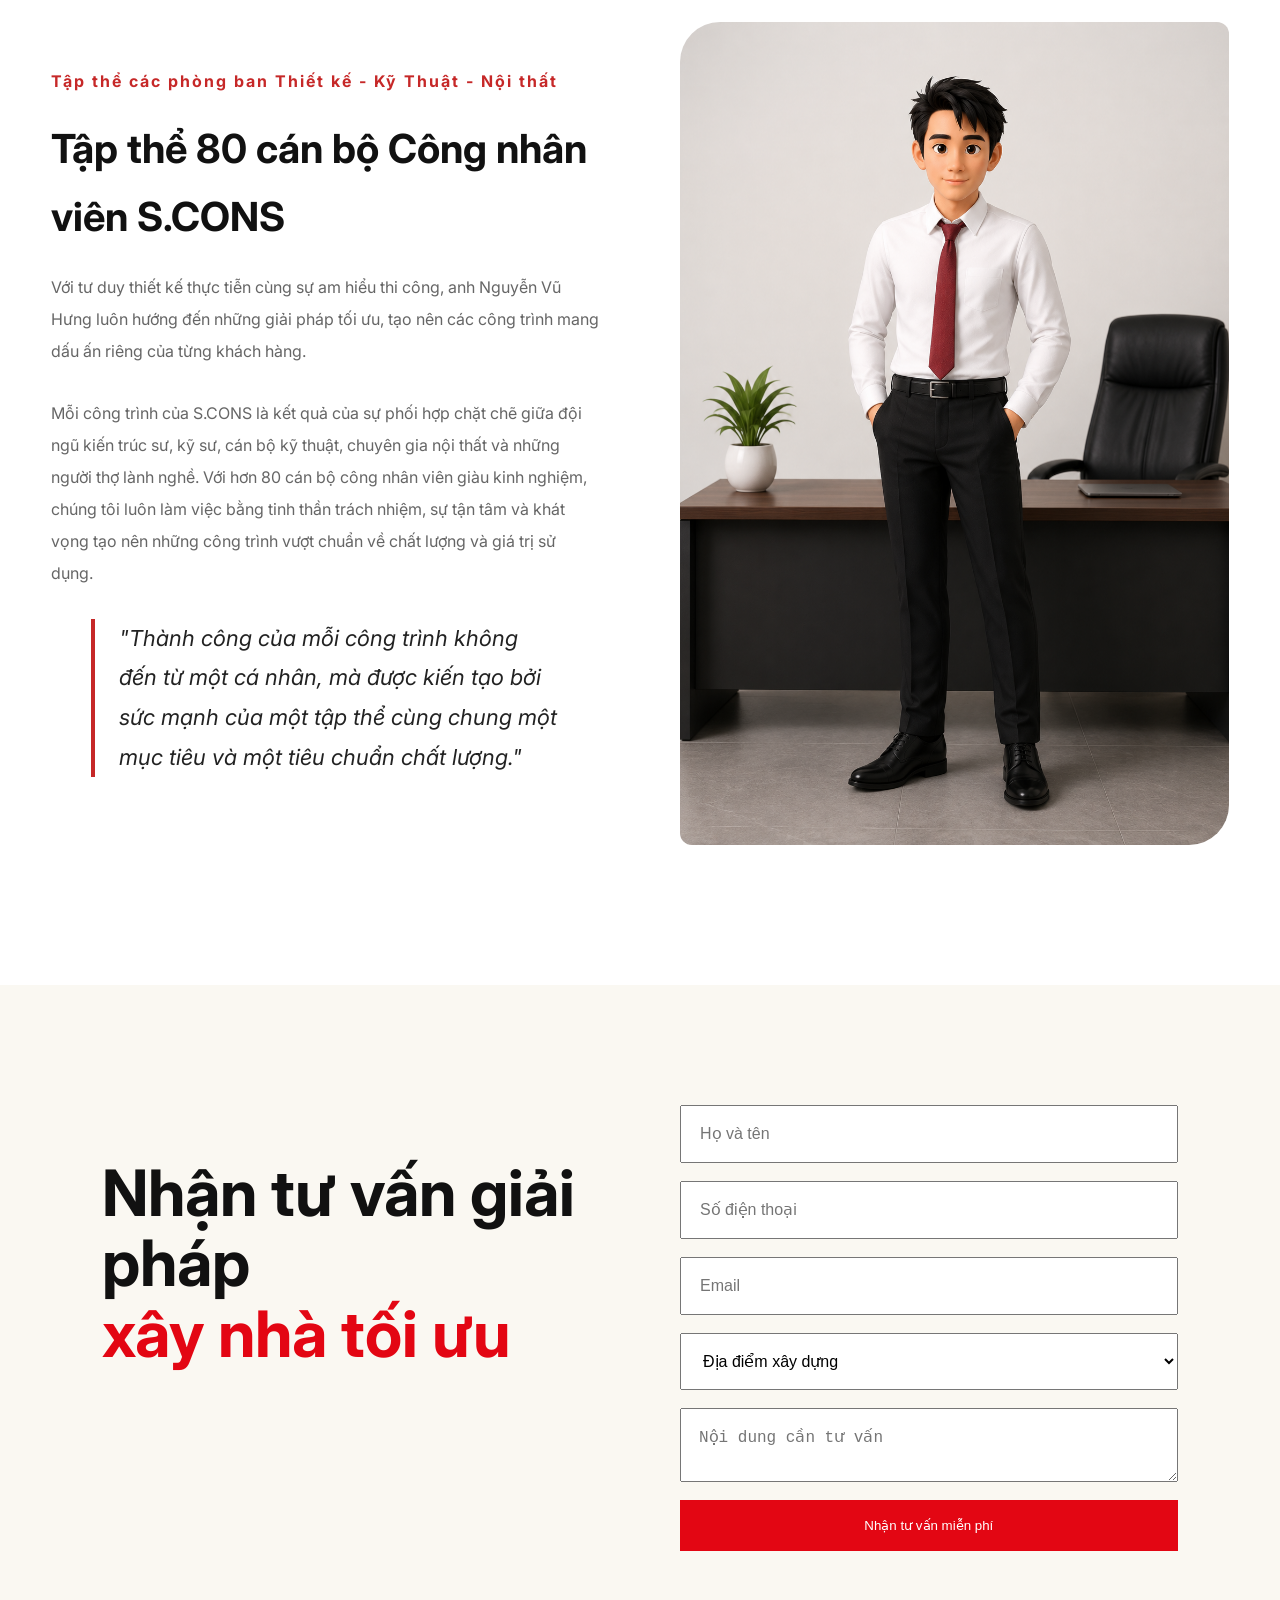
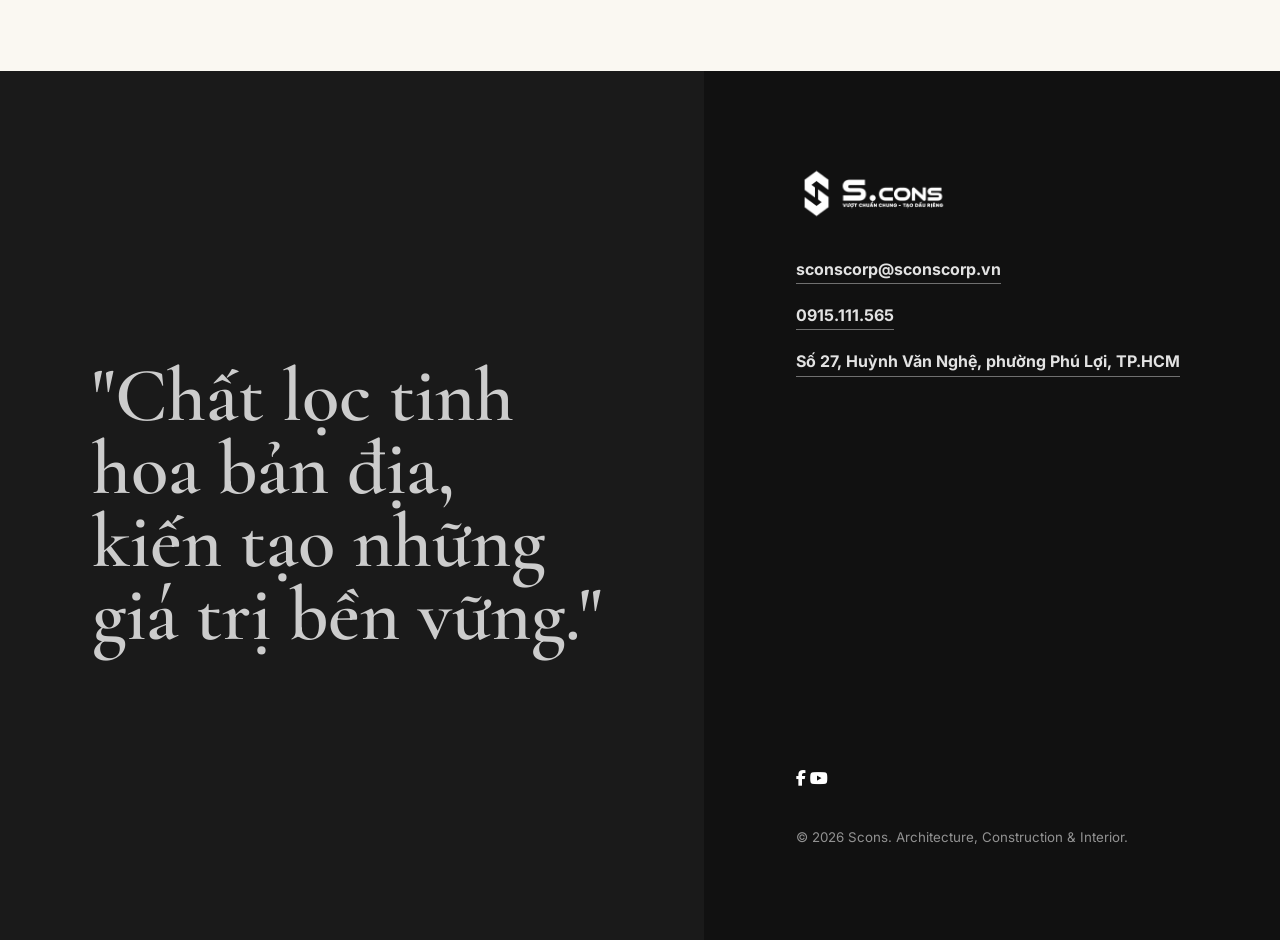
==== commit 90266e7b: "Thay doi sau cuoc hop ngay 07072026" ====
--- a/about.html
+++ b/about.html
@@ -13,6 +13,19 @@
   <link rel="stylesheet" href="style.css">
 </head>
 <body>
+  <div class="brand-watermark">
+    <img src="Logo/S-logo.png" alt="">
+</div>
+
+<div class="watermark-logo">
+    <img src="Logo/logo-watermark.png" alt="">
+</div>
+
+<div class="building-sketch">
+    <img src="images/building-sketch.png" alt="">
+</div>
+
+
   <header class="site-header" id="siteHeader">
     <a class="brand" href="#home" aria-label="Scons">
       <img src="Logo/Logo.png" alt="Scons">
@@ -83,11 +96,25 @@
     </div>
 
 
-    <div class="intro-image">
-
-        <img src="images/about-company.jpg" alt="S.CONS">
-
-    </div>
+   <div class="intro-image">
+
+    <div class="slideshow">
+
+        <img src="images/about/about-company.png" class="slide active">
+
+        <img src="images/about/about-company-2.png" class="slide">
+
+        <img src="images/about/about-company-3.png" class="slide">
+
+        <img src="images/about/about-company-4.jpg" class="slide">
+
+        <img src="images/about/about-company-5.jpg" class="slide">
+
+        <img src="images/about/about-company-6.jpg" class="slide">
+
+    </div>
+
+</div>
 
 </section>
 <section class="core-values">
@@ -173,9 +200,9 @@
 
     <div class="section-title">
 
-        <p>NHÀ SÁNG LẬP</p>
-
-        <h2>Những người kiến tạo giá trị <span class="brand-red">S.CONS</h2>
+        <p>NGƯỜI S.CONS</p>
+
+        <h2>Những con người kiến tạo giá trị <span class="brand-red">S.CONS</h2>
 
     </div>
 
@@ -186,15 +213,15 @@
 
         <div class="founder-image">
 
-            <img src="images/founder-phuc.jpg" alt="KTS Thái Văn Phúc">
+            <img src="images/founder-phuc.jpg" alt="Kỹ sư Thái Văn Phúc">
 
         </div>
 
         <div class="founder-content">
 
-            <span>Founder & Director</span>
-
-            <h3>KTS. THÁI VĂN PHÚC</h3>
+            <span>Giám đốc</span>
+
+            <h3>Kỹ sư THÁI VĂN PHÚC</h3>
 
             <p>
 
@@ -216,6 +243,55 @@
     </div>
 
 
+ <!-- Founder 2 -->
+
+
+    <div class="founder founder-right">
+
+        
+
+        <div class="founder-content">
+
+
+            <span>Tập thể các phòng ban Thiết kế - Kỹ Thuật - Nội thất</span>
+
+
+            <h3>Tập thể 80 cán bộ Công nhân viên S.CONS</h3>
+
+
+            <p>
+
+
+                Với tư duy thiết kế thực tiễn cùng sự am hiểu thi công,
+                anh Nguyễn Vũ Hưng luôn hướng đến những giải pháp tối ưu,
+                tạo nên các công trình mang dấu ấn riêng của từng khách hàng.
+
+
+            <p>
+
+Mỗi công trình của S.CONS là kết quả của sự phối hợp chặt chẽ giữa đội ngũ kiến trúc sư, kỹ sư, cán bộ kỹ thuật, chuyên gia nội thất và những người thợ lành nghề. Với hơn 80 cán bộ công nhân viên giàu kinh nghiệm, chúng tôi luôn làm việc bằng tinh thần trách nhiệm, sự tận tâm và khát vọng tạo nên những công trình vượt chuẩn về chất lượng và giá trị sử dụng.
+
+</p>
+
+<blockquote>
+
+"Thành công của mỗi công trình không đến từ một cá nhân,
+mà được kiến tạo bởi sức mạnh của một tập thể cùng chung
+một mục tiêu và một tiêu chuẩn chất lượng."
+
+</blockquote>
+
+
+        </div>
+
+
+        <div class="founder-image">
+
+
+            <img src="images/founder-hung.jpg" alt="KTS Nguyễn Vũ Hưng">
+
+
+        </div>
 
    
 
--- a/style.css
+++ b/style.css
@@ -1190,13 +1190,54 @@
 
 }
 
-.intro-image img{
+.intro-image{
+
+    overflow:hidden;
+
+    border-radius:10px;
+
+    position:relative;
+
+}
+
+.slideshow{
+
+    position:relative;
 
     width:100%;
 
-    border-radius:8px;
-
-    display:block;
+    aspect-ratio:16/9;
+
+    overflow:hidden;
+
+    border-radius:10px;
+
+}
+
+.slide{
+
+    position:absolute;
+    inset:0;
+
+    width:100%;
+    height:100%;
+
+    object-fit:cover;
+
+    opacity:0;
+
+    transition:opacity 1.5s ease;
+
+    transform:scale(1);
+
+    animation:none;
+
+}
+.slide.active{
+
+    opacity:1;
+
+    animation:kenburns 10s linear forwards;
 
 }
 /*==============================
@@ -2377,4 +2418,41 @@
 
 .brand-red{
     color: var(--red);
+}
+
+.building-sketch{
+    position:fixed;
+    right:-120px;
+    top:150px;
+
+    width:1250px;
+    height:auto;
+
+    opacity:0.2;
+
+    pointer-events:none;
+    user-select:none;
+
+    z-index:0;
+}
+
+.building-sketch img{
+    width:100%;
+    display:block;
+}
+
+@keyframes kenburns{
+
+    from{
+
+        transform:scale(1);
+
+    }
+
+    to{
+
+        transform:scale(1.3);
+
+    }
+
 }
